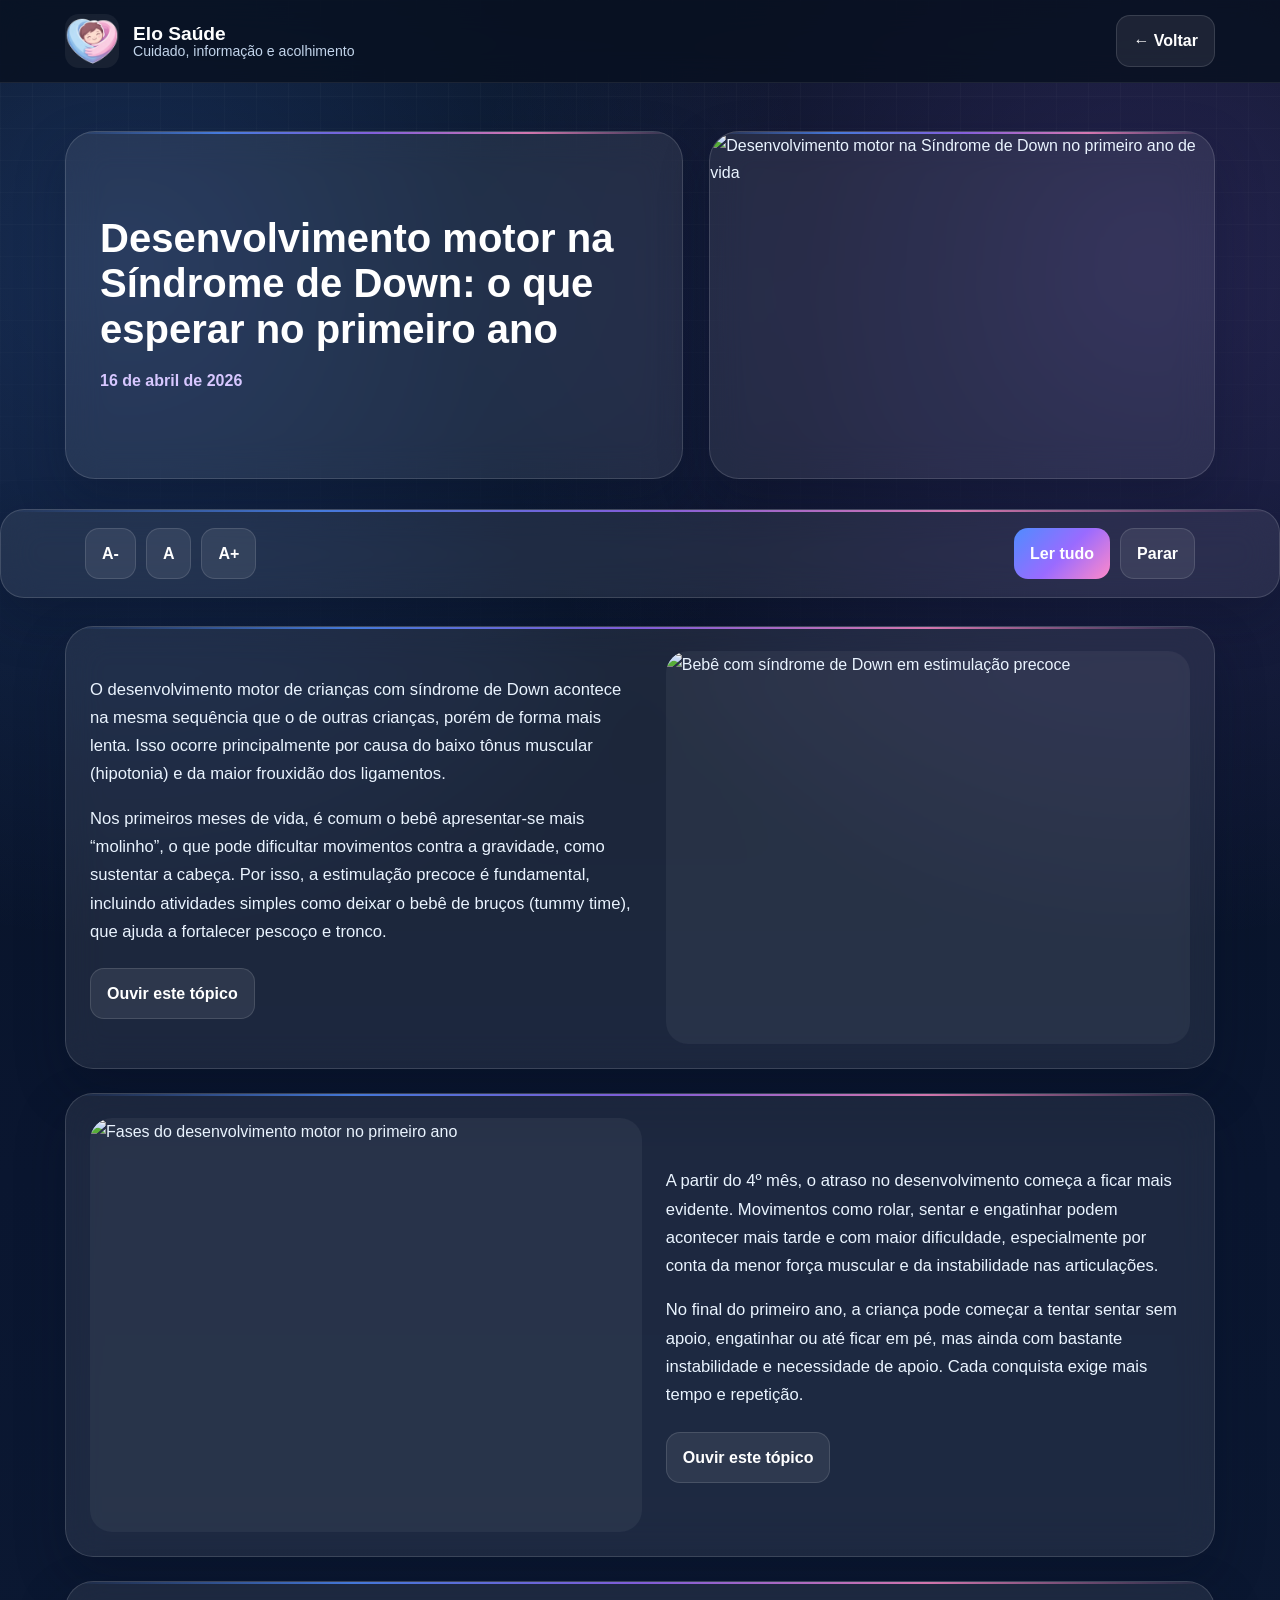
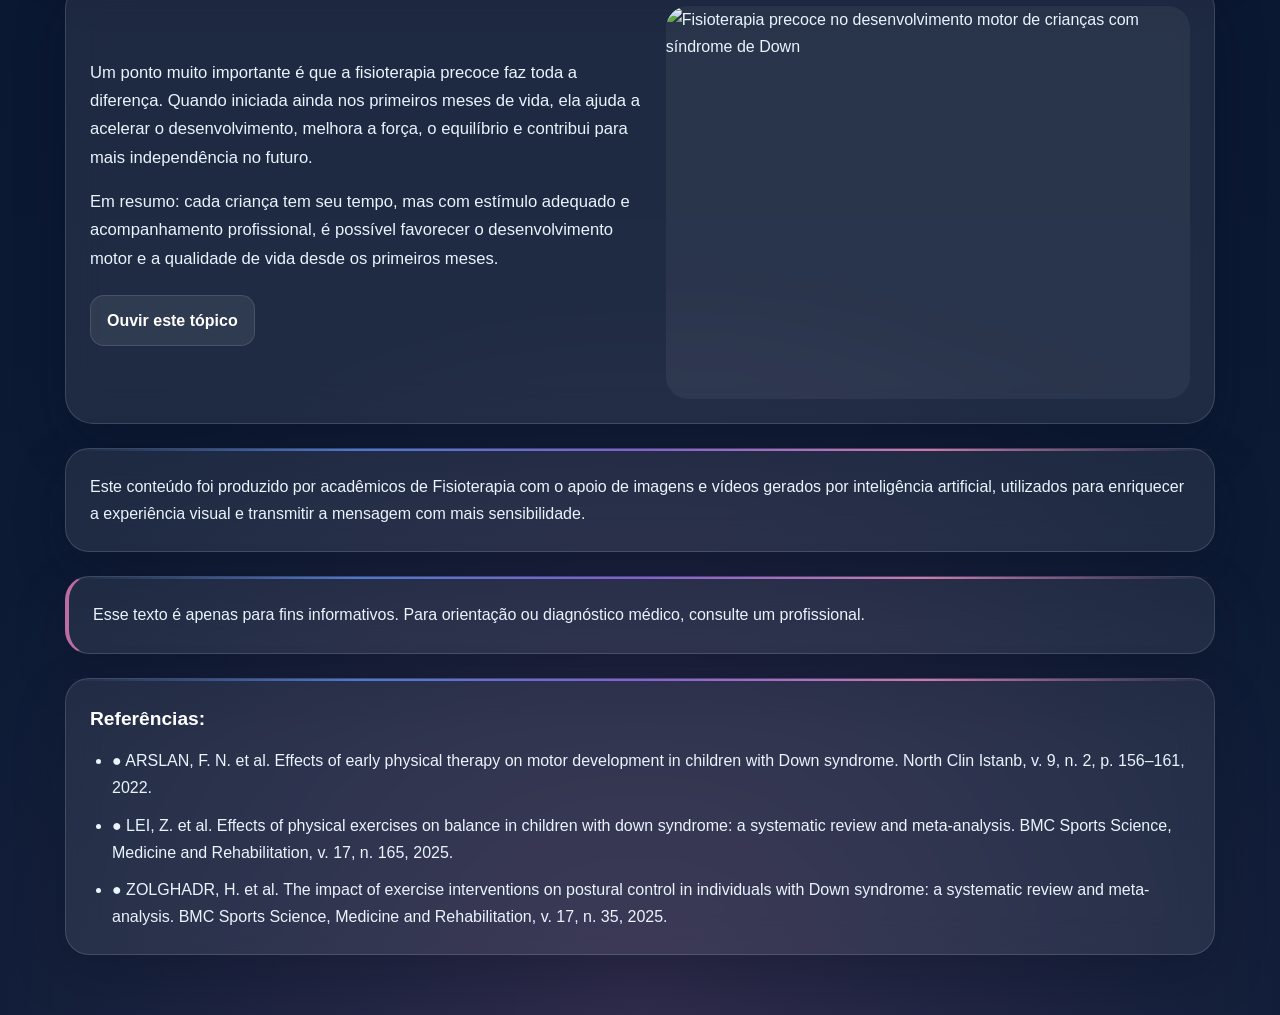
==== pages/Desenvolvimento motor na Síndrome de Down.html @ eb548c7e "feat: atualiza estilo da página e melhora recurso de áudio" ====
<!DOCTYPE html>
<html lang="pt-BR">
<head>
  <meta charset="UTF-8">
  <meta name="viewport" content="width=device-width, initial-scale=1.0">
  <title>Desenvolvimento motor na Síndrome de Down: o que esperar no primeiro ano | Elo Saúde</title>
  <link rel="stylesheet" href="../css/noticia.css">
</head>
<body>

  <header class="topo">
    <div class="container topo-conteudo">
      <a href="index.html" class="logo">
        <img src="../img/logo.07" alt="Logo Elo Saúde" data-fallback-text="Elo Saúde">
        <div class="logo-texto">
          <strong>Elo Saúde</strong>
          <span>Cuidado, informação e acolhimento</span>
        </div>
      </a>

      <a href="home.html" class="btn-voltar">← Voltar</a>
    </div>
  </header>

  <main class="pagina-noticia">
    <section class="hero-noticia">
      <div class="container hero-grid">
        <div class="hero-texto">
          <h1>Desenvolvimento motor na Síndrome de Down: o que esperar no primeiro ano</h1>
          <p class="data-publicacao">16 de abril de 2026</p>
        </div>

        <div class="hero-imagem">
          <img src="../img/desenvolvimento-motor-capa.png" alt="Desenvolvimento motor na Síndrome de Down no primeiro ano de vida">
        </div>
      </div>
    </section>

    <section class="barra-acessibilidade">
      <div class="container acessibilidade-conteudo">
        <div class="grupo-botoes">
          <button type="button" id="diminuir-fonte" class="btn-acao">A-</button>
          <button type="button" id="fonte-padrao" class="btn-acao">A</button>
          <button type="button" id="aumentar-fonte" class="btn-acao">A+</button>
        </div>

        <div class="grupo-botoes">
          <button type="button" id="ler-tudo" class="btn-acao destaque">Ler tudo</button>
          <button type="button" id="parar-leitura" class="btn-acao">Parar</button>
        </div>
      </div>
    </section>

    <article class="container materia" id="materiaCompleta">

      <section class="bloco-noticia">
        <div class="bloco-texto">
          <p>
            O desenvolvimento motor de crianças com síndrome de Down acontece na mesma sequência que o de outras crianças, porém de forma mais lenta. Isso ocorre principalmente por causa do baixo tônus muscular (hipotonia) e da maior frouxidão dos ligamentos.
          </p>

          <p>
            Nos primeiros meses de vida, é comum o bebê apresentar-se mais “molinho”, o que pode dificultar movimentos contra a gravidade, como sustentar a cabeça. Por isso, a estimulação precoce é fundamental, incluindo atividades simples como deixar o bebê de bruços (tummy time), que ajuda a fortalecer pescoço e tronco.
          </p>

          <button type="button" class="btn-topico ouvir-topico">Ouvir este tópico</button>
        </div>

        <div class="bloco-imagem">
          <img src="../img/desenvolvimento-motor-1.png" alt="Bebê com síndrome de Down em estimulação precoce">
        </div>
      </section>

      <section class="bloco-noticia reverso">
        <div class="bloco-texto">
          <p>
            A partir do 4º mês, o atraso no desenvolvimento começa a ficar mais evidente. Movimentos como rolar, sentar e engatinhar podem acontecer mais tarde e com maior dificuldade, especialmente por conta da menor força muscular e da instabilidade nas articulações.
          </p>

          <p>
            No final do primeiro ano, a criança pode começar a tentar sentar sem apoio, engatinhar ou até ficar em pé, mas ainda com bastante instabilidade e necessidade de apoio. Cada conquista exige mais tempo e repetição.
          </p>

          <button type="button" class="btn-topico ouvir-topico">Ouvir este tópico</button>
        </div>

        <div class="bloco-imagem">
          <img src="../img/desenvolvimento-motor-2.png" alt="Fases do desenvolvimento motor no primeiro ano">
        </div>
      </section>

      <section class="bloco-noticia">
        <div class="bloco-texto">
          <p>
            Um ponto muito importante é que a fisioterapia precoce faz toda a diferença. Quando iniciada ainda nos primeiros meses de vida, ela ajuda a acelerar o desenvolvimento, melhora a força, o equilíbrio e contribui para mais independência no futuro.
          </p>

          <p>
            Em resumo: cada criança tem seu tempo, mas com estímulo adequado e acompanhamento profissional, é possível favorecer o desenvolvimento motor e a qualidade de vida desde os primeiros meses.
          </p>

          <button type="button" class="btn-topico ouvir-topico">Ouvir este tópico</button>
        </div>

        <div class="bloco-imagem">
          <img src="../img/desenvolvimento-motor-3.png" alt="Fisioterapia precoce no desenvolvimento motor de crianças com síndrome de Down">
        </div>
      </section>

      <section class="bloco-extra">
        <p>
          Este conteúdo foi produzido por acadêmicos de Fisioterapia com o apoio de imagens e vídeos gerados por inteligência artificial, utilizados para enriquecer a experiência visual e transmitir a mensagem com mais sensibilidade.
        </p>
      </section>

      <section class="bloco-extra alerta">
        <p>
          Esse texto é apenas para fins informativos. Para orientação ou diagnóstico médico, consulte um profissional.
        </p>
      </section>

      <section class="bloco-extra">
        <h3>Referências:</h3>
        <ul>
          <li>● ARSLAN, F. N. et al. Effects of early physical therapy on motor development in children with Down syndrome. North Clin Istanb, v. 9, n. 2, p. 156–161, 2022.</li>
          <li>● LEI, Z. et al. Effects of physical exercises on balance in children with down syndrome: a systematic review and meta-analysis. BMC Sports Science, Medicine and Rehabilitation, v. 17, n. 165, 2025.</li>
          <li>● ZOLGHADR, H. et al. The impact of exercise interventions on postural control in individuals with Down syndrome: a systematic review and meta-analysis. BMC Sports Science, Medicine and Rehabilitation, v. 17, n. 35, 2025.</li>
        </ul>
      </section>

    </article>
  </main>

  <script src="../js/noticia.js"></script>
</body>
</html>
---- css/noticia.css ----
* {
  margin: 0;
  padding: 0;
  box-sizing: border-box;
}

:root {
  --azul: #4f8cff;
  --azul-escuro: #2b63da;
  --lilas: #9a6bff;
  --rosa: #ff89c9;
  --branco: #ffffff;
  --texto: #eaf4ff;
  --texto-suave: #c2d4ea;
  --glass: rgba(255, 255, 255, 0.08);
  --glass-forte: rgba(255, 255, 255, 0.12);
  --borda: rgba(255, 255, 255, 0.14);
  --sombra: 0 20px 50px rgba(6, 14, 32, 0.28);
  --gradiente: linear-gradient(135deg, #4f8cff 0%, #9a6bff 52%, #ff89c9 100%);
  --fundo:
    radial-gradient(circle at 10% 10%, rgba(79, 140, 255, 0.22), transparent 26%),
    radial-gradient(circle at 90% 10%, rgba(154, 107, 255, 0.20), transparent 26%),
    radial-gradient(circle at 50% 100%, rgba(255, 137, 201, 0.14), transparent 28%),
    linear-gradient(180deg, #071120 0%, #0a1630 45%, #0d1c36 100%);
}

html {
  scroll-behavior: smooth;
  font-size: 16px;
}

body {
  font-family: "Segoe UI", Arial, sans-serif;
  background: var(--fundo);
  color: var(--texto);
  line-height: 1.7;
  min-height: 100vh;
  overflow-x: hidden;
}

body::before {
  content: "";
  position: fixed;
  inset: 0;
  background-image:
    linear-gradient(rgba(255,255,255,0.03) 1px, transparent 1px),
    linear-gradient(90deg, rgba(255,255,255,0.03) 1px, transparent 1px);
  background-size: 32px 32px;
  pointer-events: none;
  mask-image: linear-gradient(to bottom, rgba(0,0,0,0.78), transparent 92%);
  z-index: -1;
}

img {
  display: block;
  max-width: 100%;
}

button,
input,
textarea {
  font: inherit;
}

.container {
  width: min(1150px, 92%);
  margin: 0 auto;
}

/* TOPO */
.topo {
  position: sticky;
  top: 0;
  z-index: 999;
  background: rgba(8, 17, 32, 0.82);
  backdrop-filter: blur(16px);
  border-bottom: 1px solid rgba(255, 255, 255, 0.08);
}

.topo-conteudo {
  display: flex;
  align-items: center;
  justify-content: space-between;
  gap: 16px;
  padding: 14px 0;
}

.logo {
  display: flex;
  align-items: center;
  gap: 14px;
  text-decoration: none;
  min-width: 0;
}

.logo img {
  width: 54px;
  height: 54px;
  object-fit: cover;
  border-radius: 14px;
  flex-shrink: 0;
  background: rgba(255,255,255,0.06);
}

.logo-texto {
  display: flex;
  flex-direction: column;
  line-height: 1.1;
  min-width: 0;
}

.logo-texto strong {
  font-size: 1.2rem;
  font-weight: 800;
  color: white;
}

.logo-texto span {
  font-size: 0.88rem;
  color: var(--texto-suave);
}

.btn-voltar,
.btn-acao,
.btn-topico {
  display: inline-flex;
  align-items: center;
  justify-content: center;
  border: 1px solid rgba(255, 255, 255, 0.12);
  background: rgba(255, 255, 255, 0.08);
  color: white;
  text-decoration: none;
  cursor: pointer;
  padding: 11px 16px;
  border-radius: 14px;
  transition: 0.25s ease;
  font-weight: 700;
}

.btn-voltar:hover,
.btn-acao:hover,
.btn-topico:hover {
  transform: translateY(-2px);
  background: var(--gradiente);
}

.btn-acao:focus-visible,
.btn-topico:focus-visible,
.btn-voltar:focus-visible {
  outline: 3px solid rgba(79, 140, 255, 0.35);
  outline-offset: 2px;
}

/* PÁGINA */
.pagina-noticia {
  padding-bottom: 60px;
}

/* HERO */
.hero-noticia {
  padding: 48px 0 30px;
}

.hero-grid {
  display: grid;
  grid-template-columns: 1.1fr 0.9fr;
  gap: 26px;
  align-items: stretch;
}

.hero-texto,
.hero-imagem,
.barra-acessibilidade,
.bloco-noticia,
.bloco-extra {
  background: var(--glass);
  border: 1px solid var(--borda);
  box-shadow: var(--sombra);
  backdrop-filter: blur(18px);
  position: relative;
}

.hero-texto::before,
.hero-imagem::before,
.barra-acessibilidade::before,
.bloco-noticia::before,
.bloco-extra::before {
  content: "";
  position: absolute;
  inset: 0 0 auto 0;
  height: 2px;
  background: linear-gradient(
    90deg,
    transparent,
    rgba(79, 140, 255, 0.8),
    rgba(154, 107, 255, 0.8),
    rgba(255, 137, 201, 0.8),
    transparent
  );
}

.hero-texto,
.hero-imagem {
  border-radius: 30px;
  overflow: hidden;
}

.hero-texto {
  padding: 34px;
  display: flex;
  flex-direction: column;
  justify-content: center;
}

.hero-texto h1 {
  font-size: 2.5rem;
  line-height: 1.14;
  margin-bottom: 14px;
  color: white;
}

.data-publicacao {
  color: #d7c7ff;
  font-weight: 600;
}

.hero-imagem {
  width: 100%;
  aspect-ratio: 16 / 11;
  min-height: 320px;
}

.hero-imagem img {
  width: 100%;
  height: 100%;
  object-fit: cover;
  object-position: center;
}

/* ACESSIBILIDADE */
.barra-acessibilidade {
  margin: 0 auto 28px;
  border-radius: 24px;
  overflow: hidden;
}

.acessibilidade-conteudo {
  padding: 18px 20px;
  display: flex;
  align-items: center;
  justify-content: space-between;
  gap: 14px;
  flex-wrap: wrap;
}

.grupo-botoes {
  display: flex;
  gap: 10px;
  flex-wrap: wrap;
}

.btn-acao.destaque {
  background: var(--gradiente);
  border: none;
}

/* ARTIGO */
.materia {
  display: grid;
  gap: 24px;
}

.bloco-noticia {
  display: grid;
  grid-template-columns: 1fr 0.95fr;
  gap: 24px;
  padding: 24px;
  border-radius: 28px;
  overflow: hidden;
  align-items: center;
}

.bloco-noticia.reverso .bloco-texto {
  order: 2;
}

.bloco-noticia.reverso .bloco-imagem,
.bloco-noticia.reverso .hero-imagem {
  order: 1;
}

.bloco-texto {
  display: flex;
  flex-direction: column;
  justify-content: center;
  min-width: 0;
}

.bloco-texto h2 {
  font-size: 1.7rem;
  color: white;
  margin-bottom: 14px;
  line-height: 1.25;
}

.bloco-texto p {
  margin-bottom: 16px;
  color: var(--texto);
  font-size: 1.04rem;
}

.bloco-texto ul {
  padding-left: 22px;
  margin-bottom: 16px;
}

.bloco-texto li {
  margin-bottom: 8px;
  color: var(--texto);
}

.bloco-imagem,
.bloco-noticia .hero-imagem {
  width: 100%;
  overflow: hidden;
  border-radius: 22px;
  aspect-ratio: 4 / 3;
  min-height: 260px;
  background: rgba(255,255,255,0.05);
}

.bloco-imagem img,
.bloco-noticia .hero-imagem img {
  width: 100%;
  height: 100%;
  object-fit: cover;
  object-position: center;
  border-radius: 22px;
}

.btn-topico {
  margin-top: 6px;
  width: fit-content;
}

.bloco-extra {
  padding: 24px;
  border-radius: 24px;
}

.bloco-extra h3 {
  color: white;
  margin-bottom: 12px;
  font-size: 1.2rem;
}

.bloco-extra p,
.bloco-extra li {
  color: var(--texto);
}

.bloco-extra ul {
  padding-left: 22px;
}

.bloco-extra li + li {
  margin-top: 10px;
}

.alerta {
  border-left: 4px solid rgba(255, 137, 201, 0.7);
}

/* RESPONSIVO */
@media (max-width: 1000px) {
  .hero-grid,
  .bloco-noticia {
    grid-template-columns: 1fr;
  }

  .bloco-noticia.reverso .bloco-texto,
  .bloco-noticia.reverso .bloco-imagem,
  .bloco-noticia.reverso .hero-imagem {
    order: unset;
  }

  .hero-imagem {
    aspect-ratio: 16 / 10;
    min-height: 280px;
  }

  .bloco-imagem,
  .bloco-noticia .hero-imagem {
    aspect-ratio: 16 / 10;
    min-height: 240px;
  }
}

@media (max-width: 700px) {
  .topo-conteudo {
    flex-wrap: wrap;
  }

  .logo {
    width: 100%;
  }

  .btn-voltar {
    width: 100%;
  }

  .hero-noticia {
    padding: 34px 0 22px;
  }

  .hero-texto,
  .bloco-noticia,
  .bloco-extra {
    padding: 20px;
  }

  .hero-texto h1 {
    font-size: 1.8rem;
  }

  .acessibilidade-conteudo {
    padding: 16px;
  }

  .grupo-botoes {
    width: 100%;
  }

  .grupo-botoes .btn-acao {
    flex: 1 1 auto;
  }

  .hero-imagem {
    aspect-ratio: 16 / 11;
    min-height: 220px;
  }

  .bloco-imagem,
  .bloco-noticia .hero-imagem {
    aspect-ratio: 16 / 11;
    min-height: 220px;
  }

  .bloco-texto h2 {
    font-size: 1.4rem;
  }

  .bloco-texto p,
  .bloco-texto li,
  .bloco-extra p,
  .bloco-extra li {
    font-size: 0.98rem;
  }

  .btn-topico {
    width: 100%;
  }
}

@media (max-width: 420px) {
  html {
    font-size: 15px;
  }

  .hero-texto h1 {
    font-size: 1.55rem;
  }

  .hero-imagem {
    min-height: 200px;
  }

  .bloco-imagem,
  .bloco-noticia .hero-imagem {
    min-height: 200px;
  }

  .btn-acao,
  .btn-topico,
  .btn-voltar {
    width: 100%;
  }
}
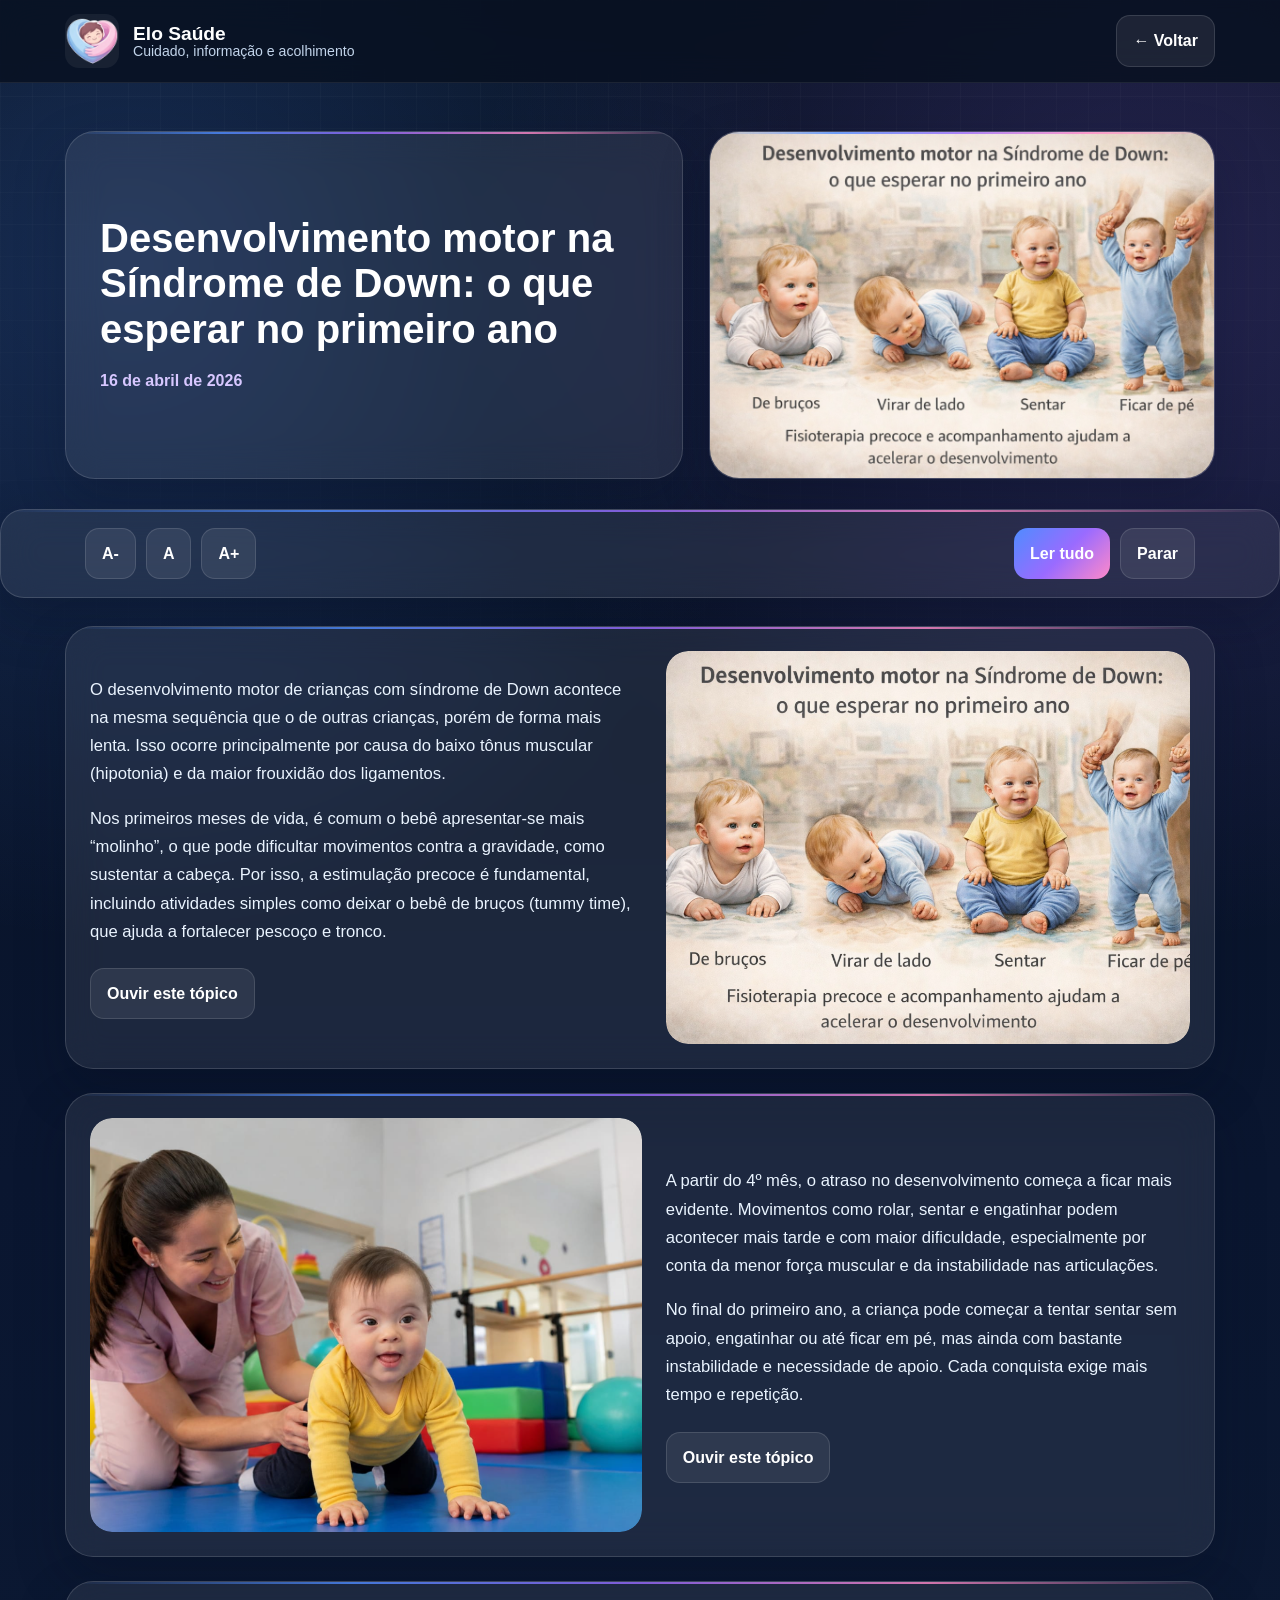
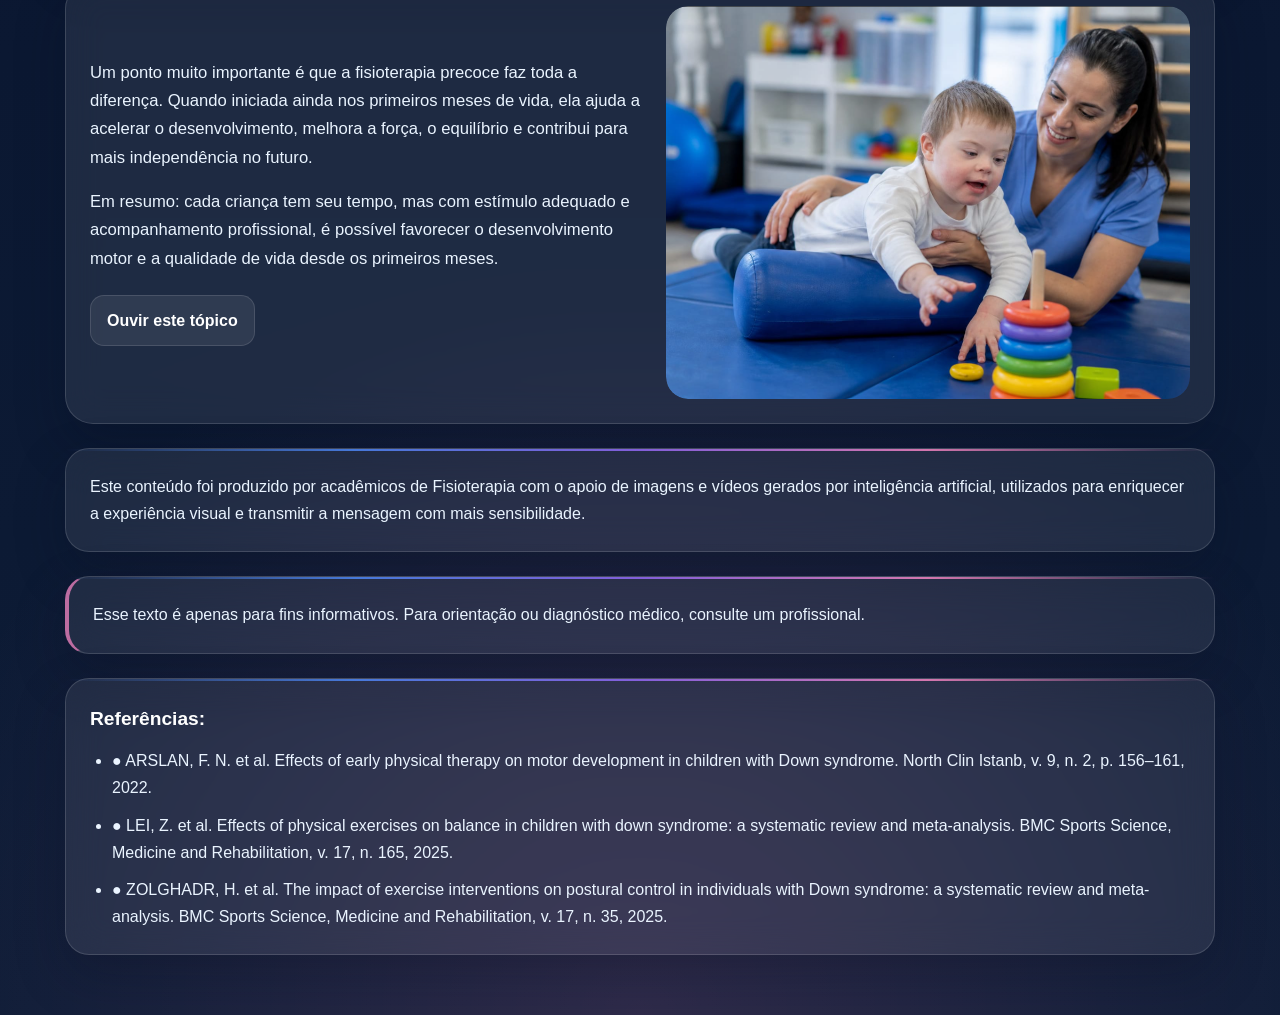
==== commit 6e83f390: "feat: adiciona novas imagens e atualiza seção de jobs com layout responsivo - adiciona assets de ima" ====
--- a/pages/Desenvolvimento motor na Síndrome de Down.html
+++ b/pages/Desenvolvimento motor na Síndrome de Down.html
@@ -31,7 +31,7 @@
         </div>
 
         <div class="hero-imagem">
-          <img src="../img/desenvolvimento-motor-capa.png" alt="Desenvolvimento motor na Síndrome de Down no primeiro ano de vida">
+          <img src="../img/pag7.png" alt="Desenvolvimento motor na Síndrome de Down no primeiro ano de vida">
         </div>
       </div>
     </section>
@@ -67,7 +67,7 @@
         </div>
 
         <div class="bloco-imagem">
-          <img src="../img/desenvolvimento-motor-1.png" alt="Bebê com síndrome de Down em estimulação precoce">
+          <img src="../img/pag7.png" alt="Bebê com síndrome de Down em estimulação precoce">
         </div>
       </section>
 
@@ -85,7 +85,7 @@
         </div>
 
         <div class="bloco-imagem">
-          <img src="../img/desenvolvimento-motor-2.png" alt="Fases do desenvolvimento motor no primeiro ano">
+          <img src="../img/pa7cap1.png" alt="Fases do desenvolvimento motor no primeiro ano">
         </div>
       </section>
 
@@ -103,7 +103,7 @@
         </div>
 
         <div class="bloco-imagem">
-          <img src="../img/desenvolvimento-motor-3.png" alt="Fisioterapia precoce no desenvolvimento motor de crianças com síndrome de Down">
+          <img src="../img/pa7cap2.png" alt="Fisioterapia precoce no desenvolvimento motor de crianças com síndrome de Down">
         </div>
       </section>
 
